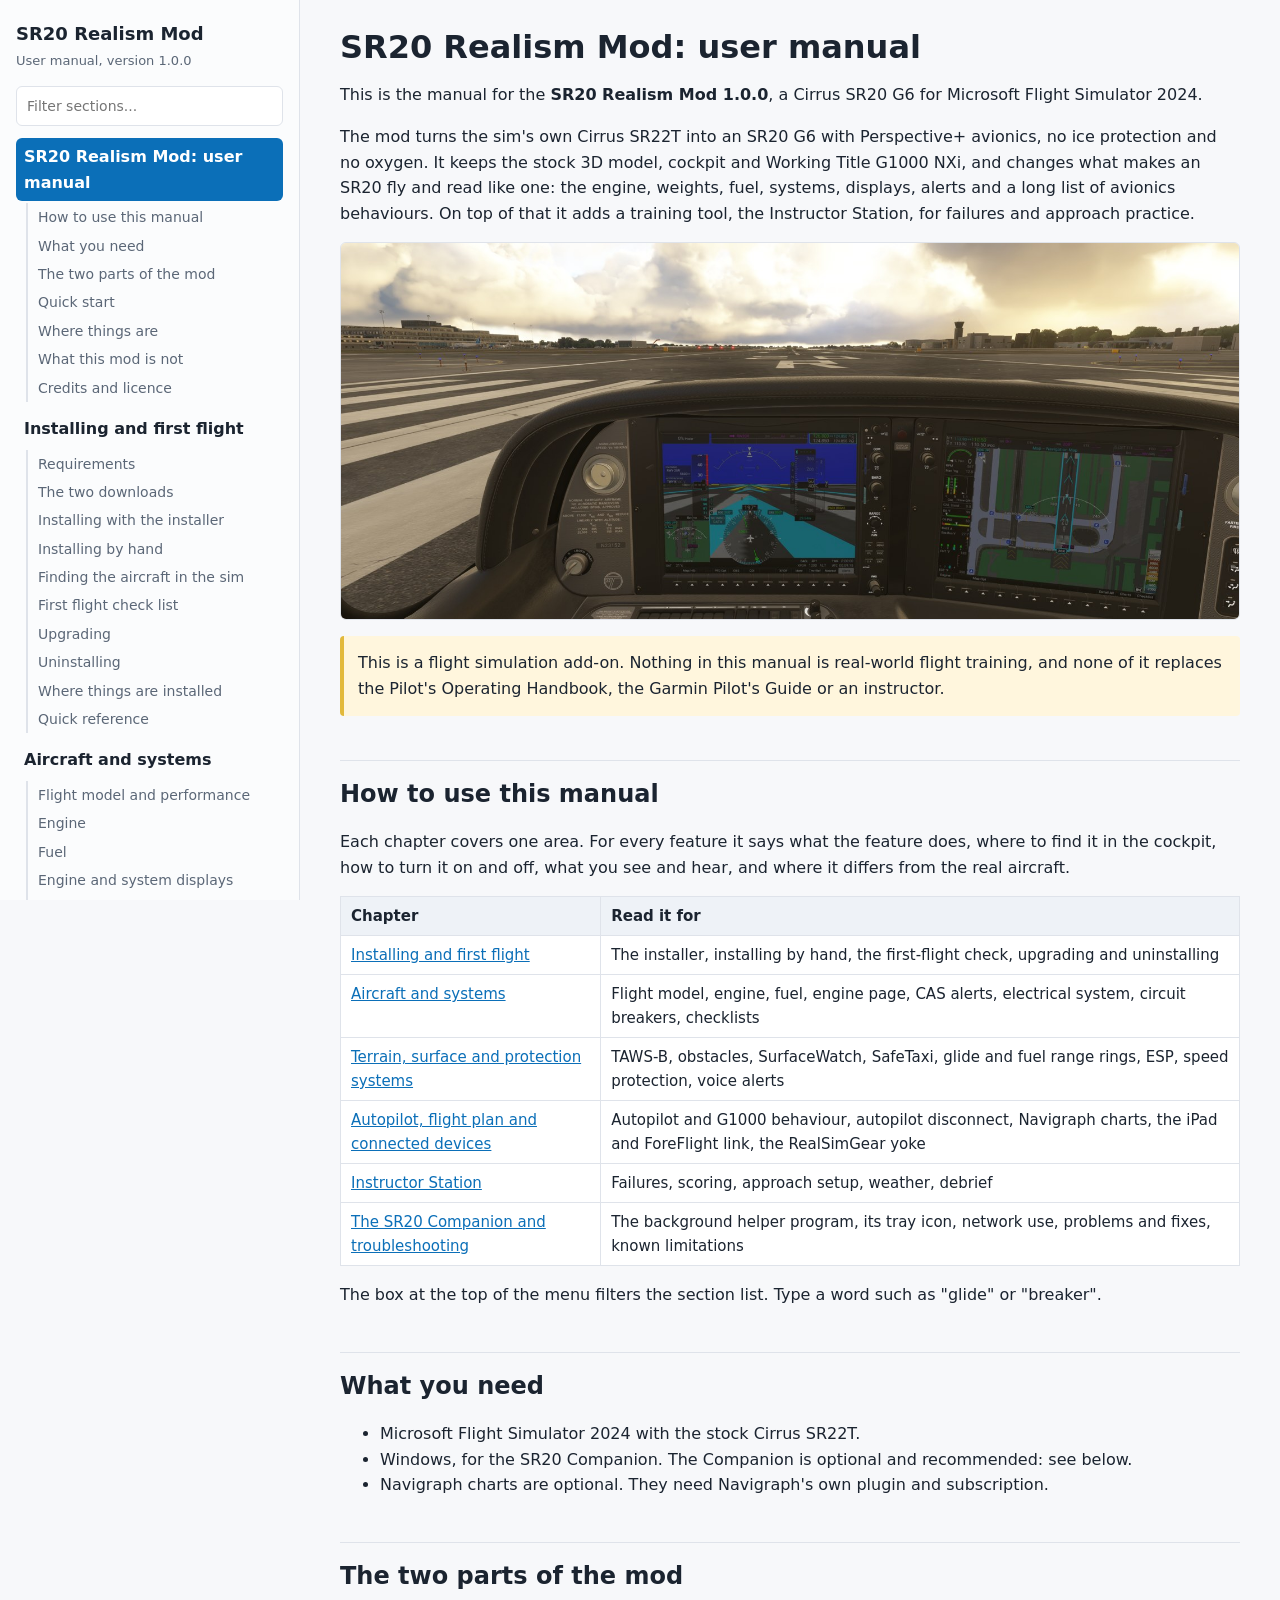
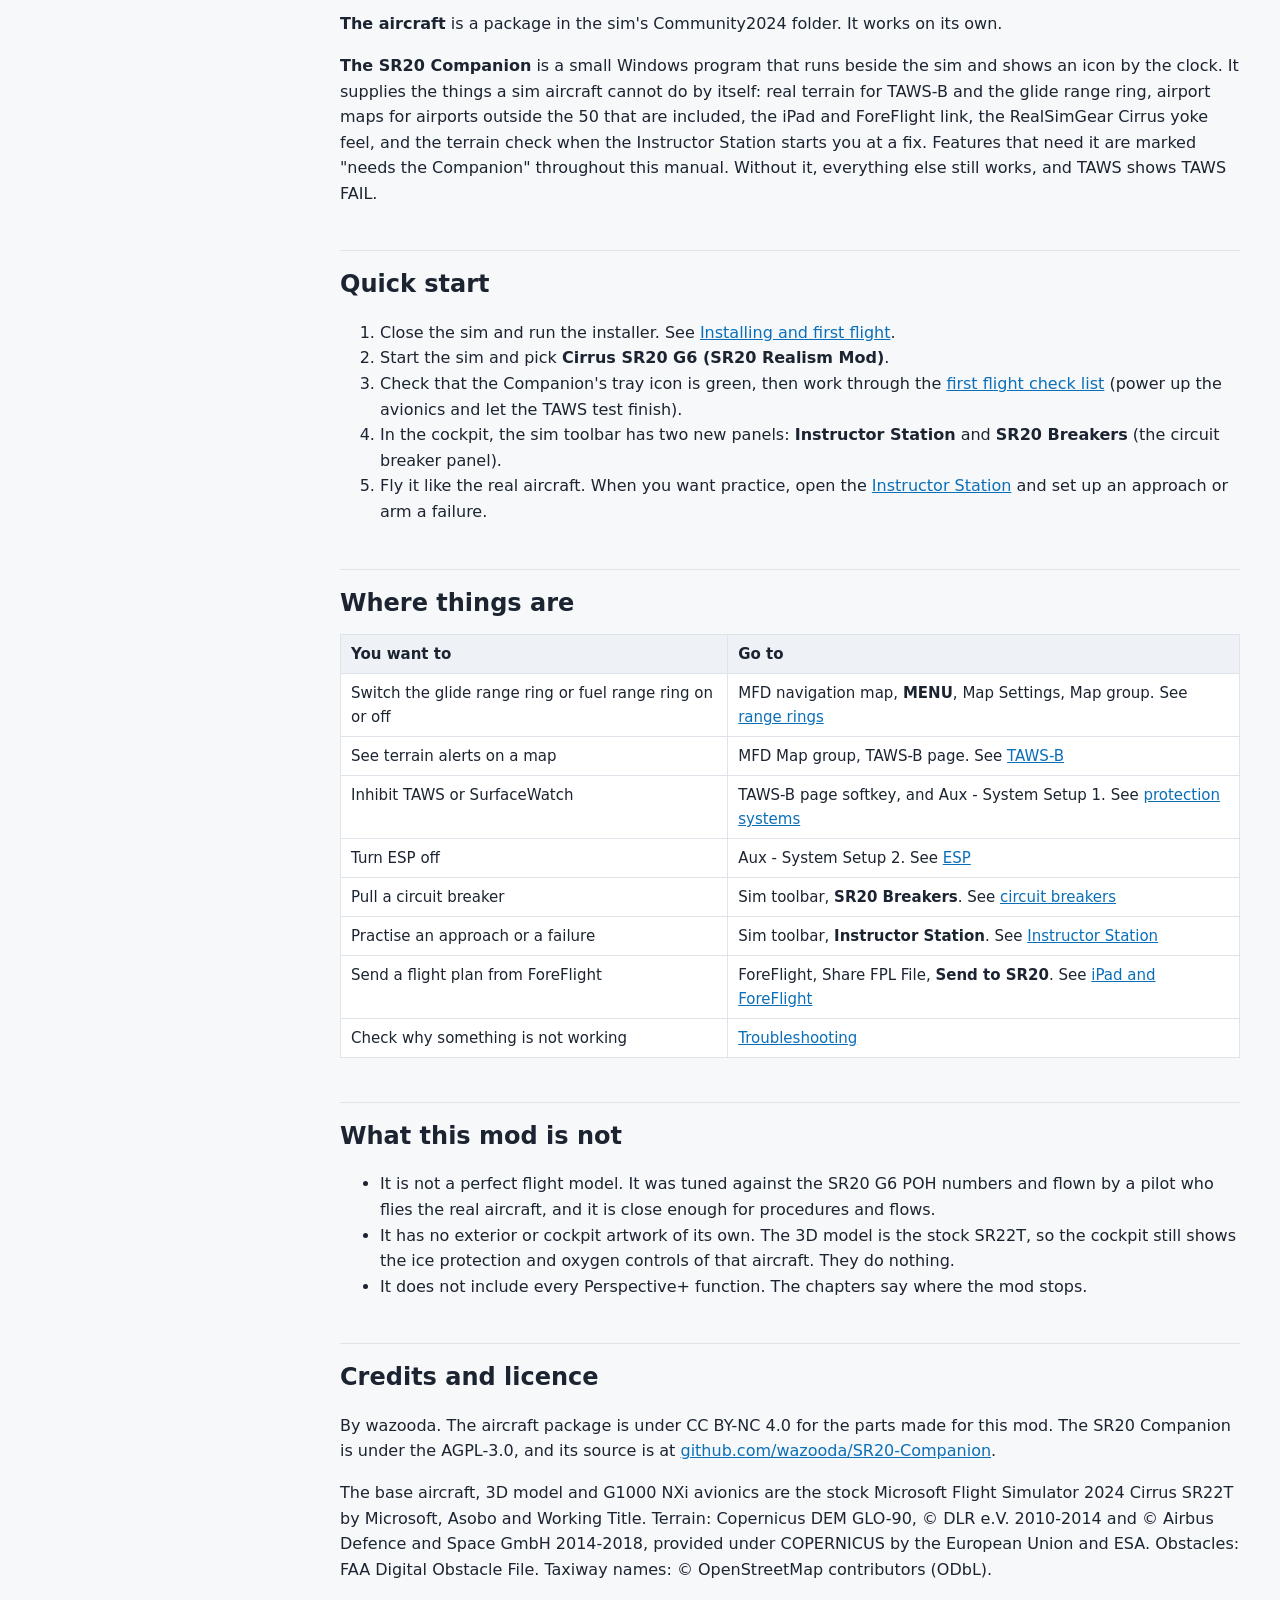
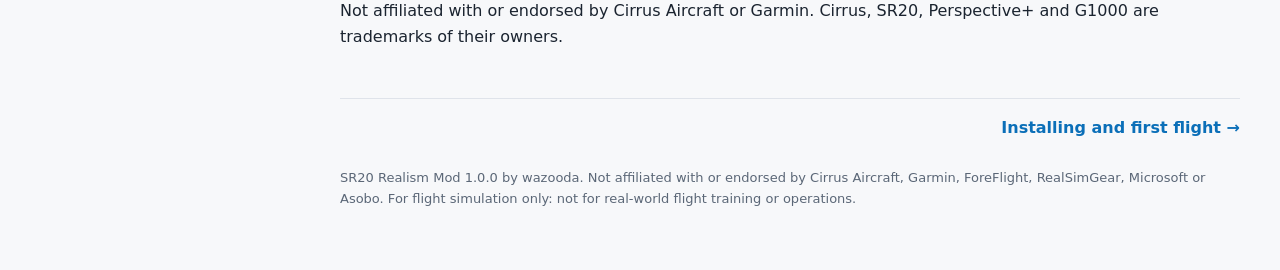
==== docs/index.html @ 7295a234 "SR20 Realism Mod 1.0.0 user manual" ====
<!doctype html>
<html lang="en"><head><meta charset="utf-8"><meta name="viewport" content="width=device-width,initial-scale=1">
<title>SR20 Realism Mod: user manual - SR20 Realism Mod manual</title>
<meta name="description" content="SR20 Realism Mod: user manual: user manual of the SR20 Realism Mod for Microsoft Flight Simulator 2024.">
<link rel="stylesheet" href="style.css"></head>
<body><div class="wrap">
<nav class="side"><p class="brand">SR20 Realism Mod</p><p class="ver">User manual, version 1.0.0</p>
<input id="q" type="search" placeholder="Filter sections..." aria-label="Filter sections">
<ul><li class="page cur"><a href="index.html">SR20 Realism Mod: user manual</a><ul class="secs"><li><a href="index.html#how-to-use-this-manual">How to use this manual</a></li><li><a href="index.html#what-you-need">What you need</a></li><li><a href="index.html#the-two-parts-of-the-mod">The two parts of the mod</a></li><li><a href="index.html#quick-start">Quick start</a></li><li><a href="index.html#where-things-are">Where things are</a></li><li><a href="index.html#what-this-mod-is-not">What this mod is not</a></li><li><a href="index.html#credits-and-licence">Credits and licence</a></li></ul></li><li class="page"><a href="install.html">Installing and first flight</a><ul class="secs"><li><a href="install.html#requirements">Requirements</a></li><li><a href="install.html#the-two-downloads">The two downloads</a></li><li><a href="install.html#installing-with-the-installer">Installing with the installer</a></li><li><a href="install.html#installing-by-hand">Installing by hand</a></li><li><a href="install.html#finding-the-aircraft-in-the-sim">Finding the aircraft in the sim</a></li><li><a href="install.html#first-flight-check-list">First flight check list</a></li><li><a href="install.html#upgrading">Upgrading</a></li><li><a href="install.html#uninstalling">Uninstalling</a></li><li><a href="install.html#where-things-are-installed">Where things are installed</a></li><li><a href="install.html#quick-reference">Quick reference</a></li></ul></li><li class="page"><a href="aircraft-systems.html">Aircraft and systems</a><ul class="secs"><li><a href="aircraft-systems.html#flight-model-and-performance">Flight model and performance</a></li><li><a href="aircraft-systems.html#engine">Engine</a></li><li><a href="aircraft-systems.html#fuel">Fuel</a></li><li><a href="aircraft-systems.html#engine-and-system-displays">Engine and system displays</a></li><li><a href="aircraft-systems.html#cas-alerts-and-messages">CAS alerts and messages</a></li><li><a href="aircraft-systems.html#electrical-system">Electrical system</a></li><li><a href="aircraft-systems.html#circuit-breaker-panel">Circuit breaker panel</a></li><li><a href="aircraft-systems.html#equipment-removed-versus-the-sr22t">Equipment removed versus the SR22T</a></li><li><a href="aircraft-systems.html#checklists">Checklists</a></li><li><a href="aircraft-systems.html#quick-reference">Quick reference</a></li></ul></li><li class="page"><a href="safety-systems.html">Terrain, surface and protection systems</a><ul class="secs"><li><a href="safety-systems.html#taws-b-terrain-and-obstacle-alerting">TAWS-B terrain and obstacle alerting</a></li><li><a href="safety-systems.html#obstacles">Obstacles</a></li><li><a href="safety-systems.html#surfacewatch">SurfaceWatch</a></li><li><a href="safety-systems.html#safetaxi-airport-maps">SafeTaxi airport maps</a></li><li><a href="safety-systems.html#glide-range-ring-and-fuel-range-ring">Glide range ring and fuel range ring</a></li><li><a href="safety-systems.html#electronic-stability-and-protection-esp">Electronic Stability and Protection (ESP)</a></li><li><a href="safety-systems.html#gfc-700-speed-protection">GFC 700 speed protection</a></li><li><a href="safety-systems.html#voice-alerts">Voice alerts</a></li><li><a href="safety-systems.html#quick-reference">Quick reference</a></li></ul></li><li class="page"><a href="autopilot-fms.html">Autopilot, flight plan and connected devices</a><ul class="secs"><li><a href="autopilot-fms.html#autopilot-and-g1000-behaviour">Autopilot and G1000 behaviour</a></li><li><a href="autopilot-fms.html#autopilot-disconnect">Autopilot disconnect</a></li><li><a href="autopilot-fms.html#navigraph-charts">Navigraph charts</a></li><li><a href="autopilot-fms.html#ipad-and-foreflight-link">iPad and ForeFlight link</a></li><li><a href="autopilot-fms.html#realsimgear-cirrus-yoke-force-feel">RealSimGear Cirrus yoke force feel</a></li><li><a href="autopilot-fms.html#quick-reference">Quick reference</a></li></ul></li><li class="page"><a href="instructor-station.html">Instructor Station</a><ul class="secs"><li><a href="instructor-station.html#opening-the-panel">Opening the panel</a></li><li><a href="instructor-station.html#failures-tab">FAILURES tab</a></li><li><a href="instructor-station.html#approach-tab">APPROACH tab</a></li><li><a href="instructor-station.html#debrief-tab">DEBRIEF tab</a></li><li><a href="instructor-station.html#scores-tab">SCORES tab</a></li><li><a href="instructor-station.html#worked-example">Worked example</a></li><li><a href="instructor-station.html#quick-reference">Quick reference</a></li></ul></li><li class="page"><a href="companion-troubleshooting.html">The SR20 Companion and troubleshooting</a><ul class="secs"><li><a href="companion-troubleshooting.html#what-the-companion-is">What the Companion is</a></li><li><a href="companion-troubleshooting.html#the-tray-icon-needs-the-companion">The tray icon (needs the Companion)</a></li><li><a href="companion-troubleshooting.html#start-with-windows-needs-the-companion">Start with Windows (needs the Companion)</a></li><li><a href="companion-troubleshooting.html#what-the-companion-does-on-your-pc-and-network-needs-the-companion">What the Companion does on your PC and network (needs the Companion)</a></li><li><a href="companion-troubleshooting.html#troubleshooting">Troubleshooting</a></li><li><a href="companion-troubleshooting.html#known-limitations">Known limitations</a></li><li><a href="companion-troubleshooting.html#quick-reference">Quick reference</a></li></ul></li></ul></nav>
<main><h1>SR20 Realism Mod: user manual</h1>
<p>This is the manual for the <strong>SR20 Realism Mod 1.0.0</strong>, a Cirrus SR20 G6 for Microsoft Flight Simulator 2024.</p>
<p>The mod turns the sim's own Cirrus SR22T into an SR20 G6 with Perspective+ avionics, no ice protection and no oxygen.
It keeps the stock 3D model, cockpit and Working Title G1000 NXi, and changes what makes an SR20 fly and read like
one: the engine, weights, fuel, systems, displays, alerts and a long list of avionics behaviours. On top of that it
adds a training tool, the Instructor Station, for failures and approach practice.</p>
<p><img loading="lazy" alt="The SR20 cockpit lined up on the runway, with SurfaceWatch on the PFD and SafeTaxi on the MFD" src="img/cockpit-surfacewatch.jpg" /></p>
<blockquote>
<p>This is a flight simulation add-on. Nothing in this manual is real-world flight training, and none of it replaces
the Pilot's Operating Handbook, the Garmin Pilot's Guide or an instructor.</p>
</blockquote>
<h2 id="how-to-use-this-manual">How to use this manual</h2>
<p>Each chapter covers one area. For every feature it says what the feature does, where to find it in the cockpit, how
to turn it on and off, what you see and hear, and where it differs from the real aircraft.</p>
<div class="tw"><table>
<thead>
<tr>
<th>Chapter</th>
<th>Read it for</th>
</tr>
</thead>
<tbody>
<tr>
<td><a href="install.html">Installing and first flight</a></td>
<td>The installer, installing by hand, the first-flight check, upgrading and uninstalling</td>
</tr>
<tr>
<td><a href="aircraft-systems.html">Aircraft and systems</a></td>
<td>Flight model, engine, fuel, engine page, CAS alerts, electrical system, circuit breakers, checklists</td>
</tr>
<tr>
<td><a href="safety-systems.html">Terrain, surface and protection systems</a></td>
<td>TAWS-B, obstacles, SurfaceWatch, SafeTaxi, glide and fuel range rings, ESP, speed protection, voice alerts</td>
</tr>
<tr>
<td><a href="autopilot-fms.html">Autopilot, flight plan and connected devices</a></td>
<td>Autopilot and G1000 behaviour, autopilot disconnect, Navigraph charts, the iPad and ForeFlight link, the RealSimGear yoke</td>
</tr>
<tr>
<td><a href="instructor-station.html">Instructor Station</a></td>
<td>Failures, scoring, approach setup, weather, debrief</td>
</tr>
<tr>
<td><a href="companion-troubleshooting.html">The SR20 Companion and troubleshooting</a></td>
<td>The background helper program, its tray icon, network use, problems and fixes, known limitations</td>
</tr>
</tbody>
</table></div>
<p>The box at the top of the menu filters the section list. Type a word such as "glide" or "breaker".</p>
<h2 id="what-you-need">What you need</h2>
<ul>
<li>Microsoft Flight Simulator 2024 with the stock Cirrus SR22T.</li>
<li>Windows, for the SR20 Companion. The Companion is optional and recommended: see below.</li>
<li>Navigraph charts are optional. They need Navigraph's own plugin and subscription.</li>
</ul>
<h2 id="the-two-parts-of-the-mod">The two parts of the mod</h2>
<p><strong>The aircraft</strong> is a package in the sim's Community2024 folder. It works on its own.</p>
<p><strong>The SR20 Companion</strong> is a small Windows program that runs beside the sim and shows an icon by the clock. It
supplies the things a sim aircraft cannot do by itself: real terrain for TAWS-B and the glide range ring, airport
maps for airports outside the 50 that are included, the iPad and ForeFlight link, the RealSimGear Cirrus yoke
feel, and the terrain check when the Instructor Station starts you at a fix. Features that need it are marked "needs the Companion" throughout this manual. Without it, everything else
still works, and TAWS shows TAWS FAIL.</p>
<h2 id="quick-start">Quick start</h2>
<ol>
<li>Close the sim and run the installer. See <a href="install.html">Installing and first flight</a>.</li>
<li>Start the sim and pick <strong>Cirrus SR20 G6 (SR20 Realism Mod)</strong>.</li>
<li>Check that the Companion's tray icon is green, then work through the
   <a href="install.html#first-flight-check-list">first flight check list</a> (power up the avionics and let the TAWS test finish).</li>
<li>In the cockpit, the sim toolbar has two new panels: <strong>Instructor Station</strong> and <strong>SR20 Breakers</strong> (the circuit breaker panel).</li>
<li>Fly it like the real aircraft. When you want practice, open the <a href="instructor-station.html">Instructor Station</a>
   and set up an approach or arm a failure.</li>
</ol>
<h2 id="where-things-are">Where things are</h2>
<div class="tw"><table>
<thead>
<tr>
<th>You want to</th>
<th>Go to</th>
</tr>
</thead>
<tbody>
<tr>
<td>Switch the glide range ring or fuel range ring on or off</td>
<td>MFD navigation map, <strong>MENU</strong>, Map Settings, Map group. See <a href="safety-systems.html#glide-range-ring-and-fuel-range-ring">range rings</a></td>
</tr>
<tr>
<td>See terrain alerts on a map</td>
<td>MFD Map group, TAWS-B page. See <a href="safety-systems.html#taws-b-terrain-and-obstacle-alerting">TAWS-B</a></td>
</tr>
<tr>
<td>Inhibit TAWS or SurfaceWatch</td>
<td>TAWS-B page softkey, and Aux - System Setup 1. See <a href="safety-systems.html#surfacewatch-inhibit">protection systems</a></td>
</tr>
<tr>
<td>Turn ESP off</td>
<td>Aux - System Setup 2. See <a href="safety-systems.html#electronic-stability-and-protection-esp">ESP</a></td>
</tr>
<tr>
<td>Pull a circuit breaker</td>
<td>Sim toolbar, <strong>SR20 Breakers</strong>. See <a href="aircraft-systems.html#circuit-breaker-panel">circuit breakers</a></td>
</tr>
<tr>
<td>Practise an approach or a failure</td>
<td>Sim toolbar, <strong>Instructor Station</strong>. See <a href="instructor-station.html">Instructor Station</a></td>
</tr>
<tr>
<td>Send a flight plan from ForeFlight</td>
<td>ForeFlight, Share FPL File, <strong>Send to SR20</strong>. See <a href="autopilot-fms.html#ipad-and-foreflight-link">iPad and ForeFlight</a></td>
</tr>
<tr>
<td>Check why something is not working</td>
<td><a href="companion-troubleshooting.html">Troubleshooting</a></td>
</tr>
</tbody>
</table></div>
<h2 id="what-this-mod-is-not">What this mod is not</h2>
<ul>
<li>It is not a perfect flight model. It was tuned against the SR20 G6 POH numbers and flown by a pilot who flies the
  real aircraft, and it is close enough for procedures and flows.</li>
<li>It has no exterior or cockpit artwork of its own. The 3D model is the stock SR22T, so the cockpit still shows
  the ice protection and oxygen controls of that aircraft. They do nothing.</li>
<li>It does not include every Perspective+ function. The chapters say where the mod stops.</li>
</ul>
<h2 id="credits-and-licence">Credits and licence</h2>
<p>By wazooda. The aircraft package is under CC BY-NC 4.0 for the parts made for this mod. The SR20 Companion is under
the AGPL-3.0, and its source is at <a href="https://github.com/wazooda/SR20-Companion">github.com/wazooda/SR20-Companion</a>.</p>
<p>The base aircraft, 3D model and G1000 NXi avionics are the stock Microsoft Flight Simulator 2024 Cirrus SR22T by
Microsoft, Asobo and Working Title. Terrain: Copernicus DEM GLO-90, © DLR e.V. 2010-2014 and © Airbus Defence and
Space GmbH 2014-2018, provided under COPERNICUS by the European Union and ESA. Obstacles: FAA Digital Obstacle File.
Taxiway names: © OpenStreetMap contributors (ODbL).</p>
<p>Not affiliated with or endorsed by Cirrus Aircraft or Garmin. Cirrus, SR20, Perspective+ and G1000 are trademarks of
their owners.</p>
<div class="pager"><span></span><span><a href="install.html">Installing and first flight &rarr;</a></span></div>
<footer>SR20 Realism Mod 1.0.0 by wazooda. Not affiliated with or endorsed by Cirrus Aircraft, Garmin, ForeFlight,
RealSimGear, Microsoft or Asobo. For flight simulation only: not for real-world flight training or operations.</footer>
</main></div><script src="nav.js"></script></body></html>
---- docs/style.css ----
:root{--bg:#f7f8fa;--panel:#fff;--ink:#1b2430;--muted:#5b6777;--line:#dfe3ea;--accent:#0b6fb8;--accent-ink:#fff;
--code:#eef1f5;--warn:#fff6dd;--warn-line:#e2b93b;--th:#eef2f7;--nav:#fbfcfd}
@media (prefers-color-scheme:dark){:root:not([data-theme="light"]){--bg:#12161c;--panel:#181d25;--ink:#e4e9f0;
--muted:#9aa6b6;--line:#2a323e;--accent:#5fb6f2;--accent-ink:#06121c;--code:#222a35;--warn:#2e2814;
--warn-line:#a8842a;--th:#1f2630;--nav:#151a21}}
:root[data-theme="dark"]{--bg:#12161c;--panel:#181d25;--ink:#e4e9f0;--muted:#9aa6b6;--line:#2a323e;--accent:#5fb6f2;
--accent-ink:#06121c;--code:#222a35;--warn:#2e2814;--warn-line:#a8842a;--th:#1f2630;--nav:#151a21}
*{box-sizing:border-box}
html{scroll-padding-top:16px}
body{margin:0;background:var(--bg);color:var(--ink);font:16px/1.6 "Segoe UI",system-ui,-apple-system,Roboto,Arial,sans-serif}
a{color:var(--accent)}
.wrap{display:flex;min-height:100vh}
nav.side{width:300px;flex:0 0 300px;background:var(--nav);border-right:1px solid var(--line);padding:20px 16px;
position:sticky;top:0;height:100vh;overflow:auto}
nav.side .brand{font-weight:700;font-size:18px;margin:0 0 2px}
nav.side .ver{color:var(--muted);font-size:13px;margin:0 0 14px}
nav.side input{width:100%;padding:8px 10px;border:1px solid var(--line);border-radius:6px;background:var(--panel);
color:var(--ink);font:inherit;font-size:14px;margin-bottom:12px}
nav.side ul{list-style:none;margin:0;padding:0}
nav.side li.page>a{display:block;padding:6px 8px;border-radius:6px;text-decoration:none;color:var(--ink);font-weight:600}
nav.side li.page.cur>a{background:var(--accent);color:var(--accent-ink)}
nav.side ul.secs{margin:2px 0 8px 10px;border-left:2px solid var(--line)}
nav.side ul.secs a{display:block;padding:3px 10px;text-decoration:none;color:var(--muted);font-size:14px}
nav.side ul.secs a:hover,nav.side li.page>a:hover{color:var(--accent)}
nav.side li.page.cur>a:hover{color:var(--accent-ink)}
nav.side .hide{display:none}
main{flex:1;min-width:0;padding:28px 40px 60px;max-width:1000px;overflow-wrap:break-word}
main p,main li,main td{overflow-wrap:anywhere}
main h1{font-size:32px;line-height:1.2;margin:0 0 12px}
main h2{font-size:24px;margin:44px 0 10px;padding-top:14px;border-top:1px solid var(--line)}
main h3{font-size:18px;margin:26px 0 6px}
main h4{font-size:16px;margin:18px 0 4px}
main img{max-width:100%;height:auto;border:1px solid var(--line);border-radius:6px;display:block;margin:14px 0}
main code{background:var(--code);padding:1px 5px;border-radius:4px;font:14px Consolas,"Cascadia Mono",monospace}
main pre{background:var(--code);padding:12px 14px;border-radius:6px;overflow:auto}
main pre code{padding:0;background:none}
.tw{overflow-x:auto;margin:12px 0}
table{border-collapse:collapse;width:100%;font-size:15px;background:var(--panel)}
th,td{border:1px solid var(--line);padding:7px 10px;text-align:left;vertical-align:top}
th{background:var(--th)}
blockquote{margin:14px 0;padding:10px 14px;background:var(--warn);border-left:4px solid var(--warn-line);border-radius:4px}
blockquote p{margin:4px 0}
.pager{display:flex;justify-content:space-between;gap:12px;margin-top:48px;padding-top:16px;border-top:1px solid var(--line)}
.pager a{text-decoration:none;font-weight:600}
footer{color:var(--muted);font-size:13px;margin-top:28px}
.top{display:none}
@media (max-width:860px){.wrap{display:block}nav.side{position:static;width:auto;height:auto;border-right:0;
border-bottom:1px solid var(--line);padding:12px 16px}nav.side ul.secs{display:none}main{padding:18px 16px 48px}
main h1{font-size:26px}}
@media print{nav.side,.pager{display:none}main{max-width:none;padding:0}}
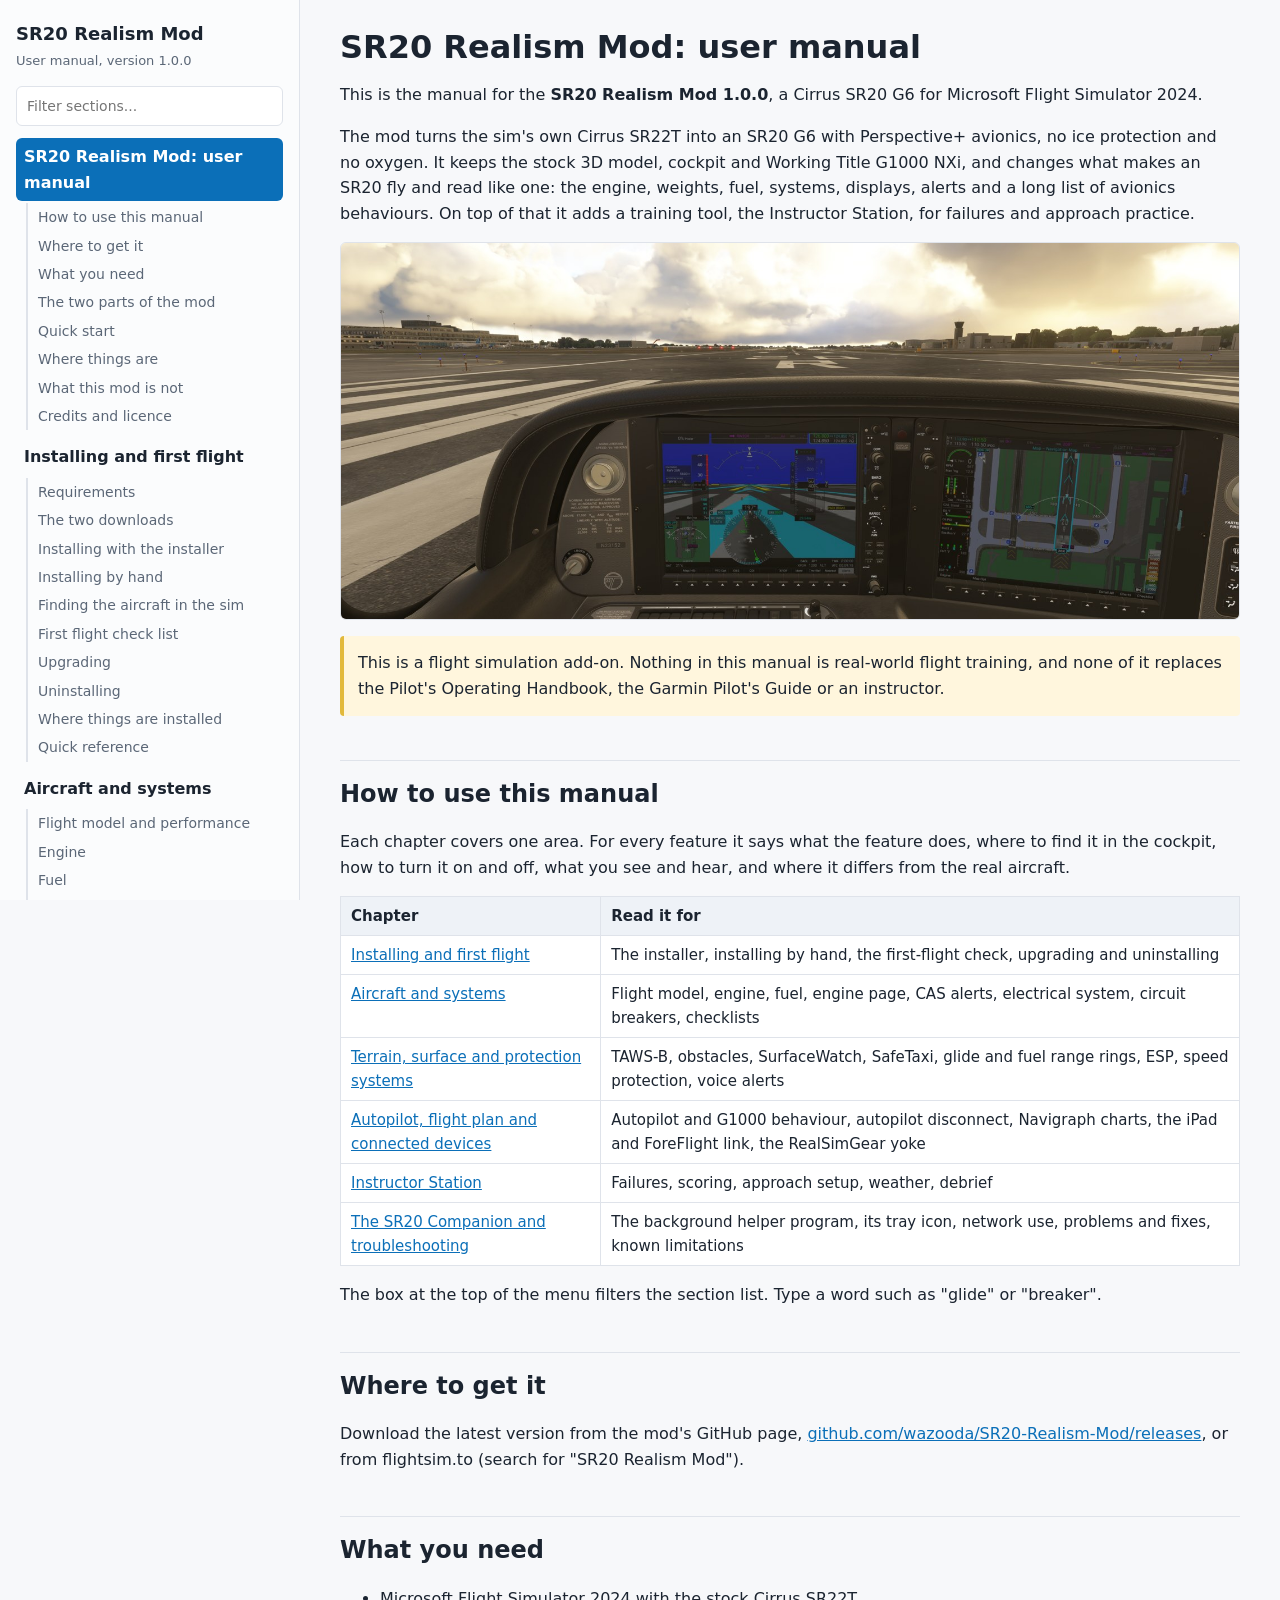
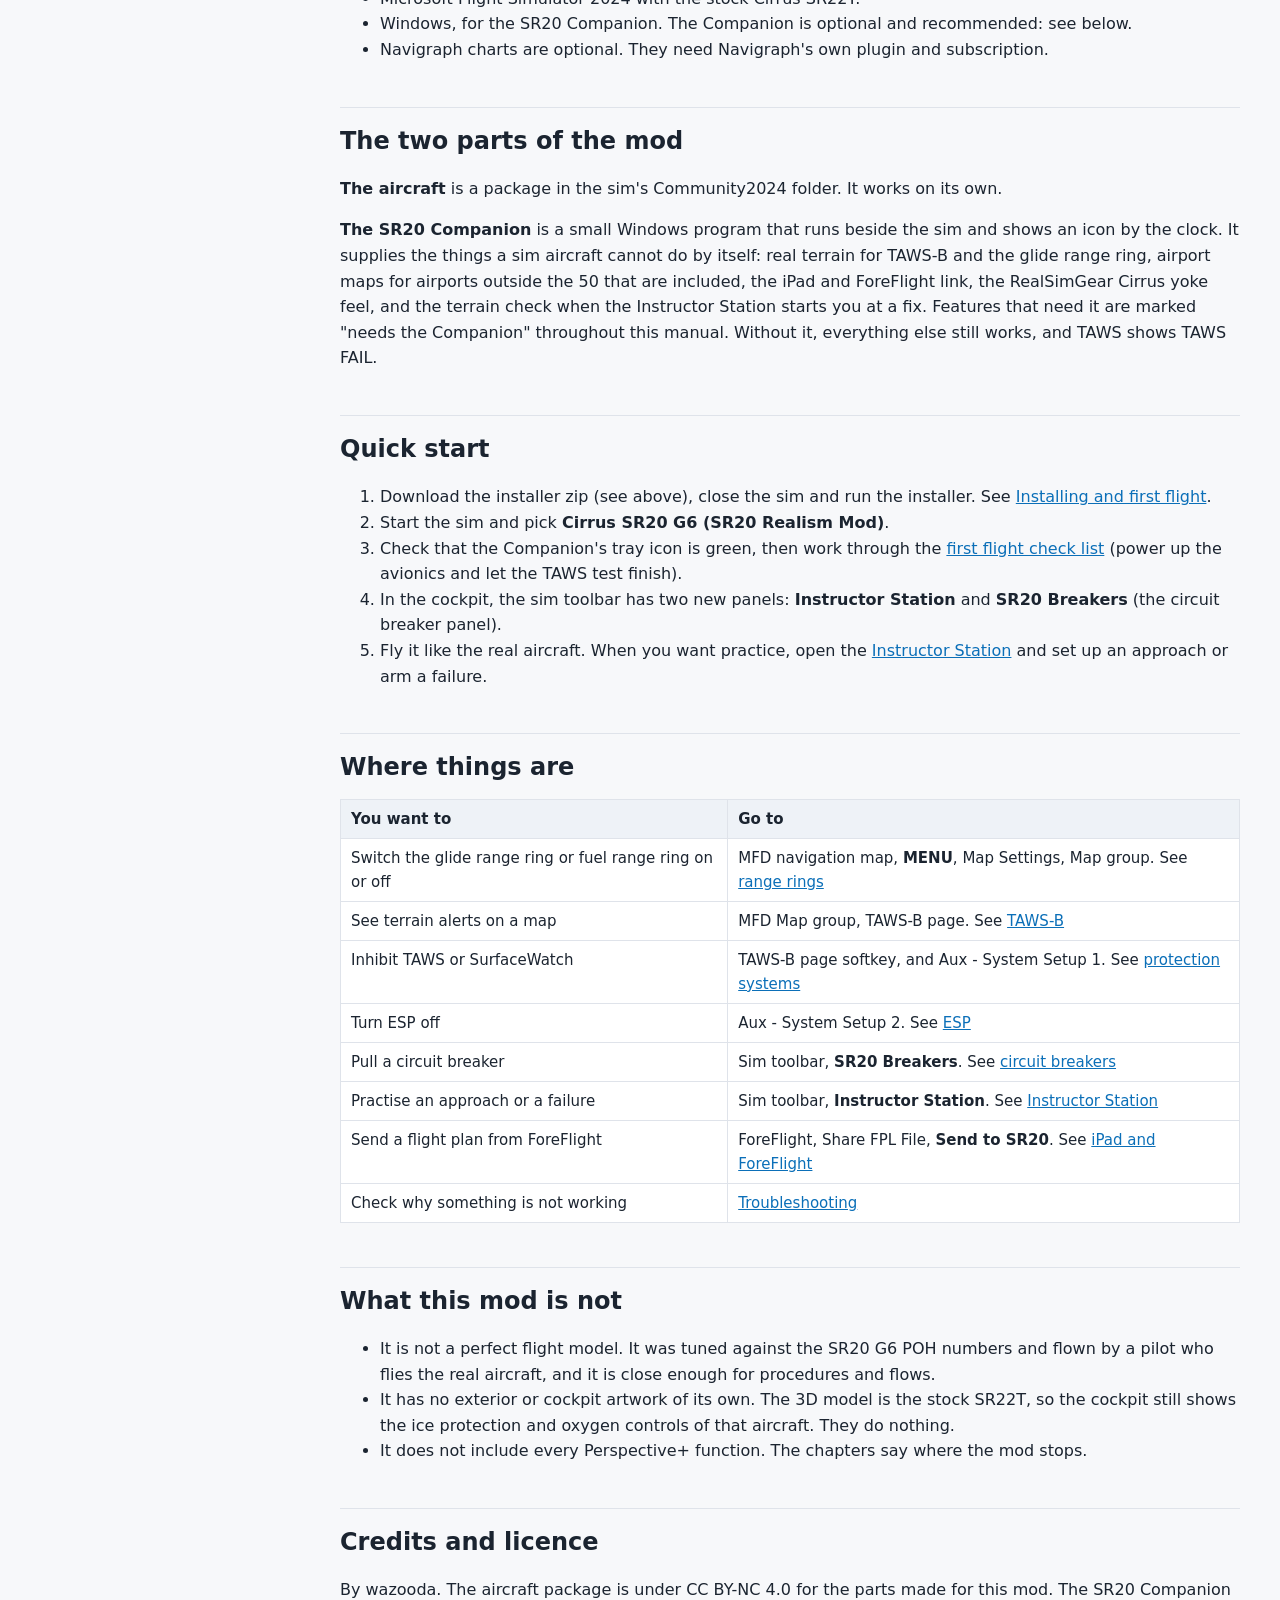
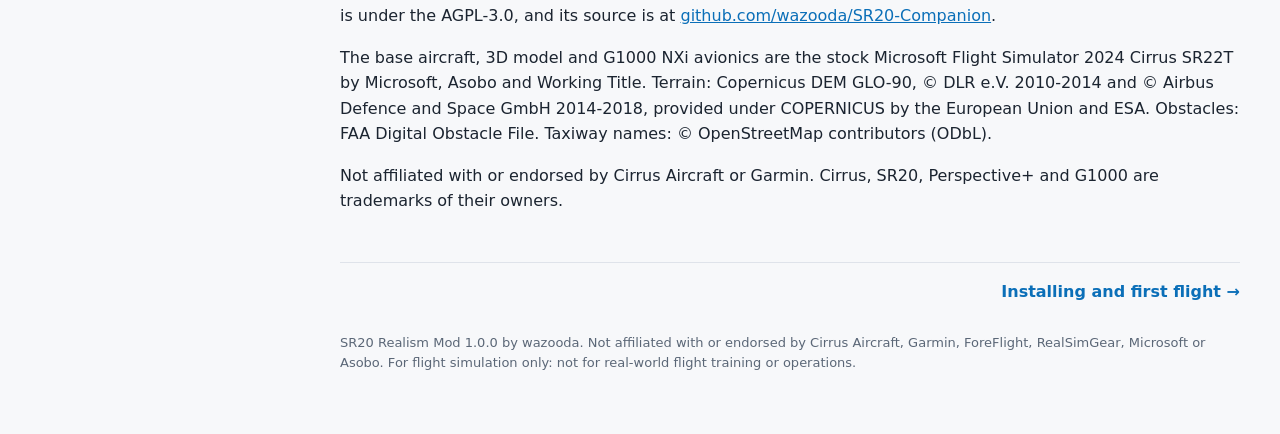
==== commit 9227b5dc: "Downloads on GitHub Releases; manual: where to get it, fuel softkeys note for 1.0.0" ====
--- a/docs/index.html
+++ b/docs/index.html
@@ -6,7 +6,7 @@
 <body><div class="wrap">
 <nav class="side"><p class="brand">SR20 Realism Mod</p><p class="ver">User manual, version 1.0.0</p>
 <input id="q" type="search" placeholder="Filter sections..." aria-label="Filter sections">
-<ul><li class="page cur"><a href="index.html">SR20 Realism Mod: user manual</a><ul class="secs"><li><a href="index.html#how-to-use-this-manual">How to use this manual</a></li><li><a href="index.html#what-you-need">What you need</a></li><li><a href="index.html#the-two-parts-of-the-mod">The two parts of the mod</a></li><li><a href="index.html#quick-start">Quick start</a></li><li><a href="index.html#where-things-are">Where things are</a></li><li><a href="index.html#what-this-mod-is-not">What this mod is not</a></li><li><a href="index.html#credits-and-licence">Credits and licence</a></li></ul></li><li class="page"><a href="install.html">Installing and first flight</a><ul class="secs"><li><a href="install.html#requirements">Requirements</a></li><li><a href="install.html#the-two-downloads">The two downloads</a></li><li><a href="install.html#installing-with-the-installer">Installing with the installer</a></li><li><a href="install.html#installing-by-hand">Installing by hand</a></li><li><a href="install.html#finding-the-aircraft-in-the-sim">Finding the aircraft in the sim</a></li><li><a href="install.html#first-flight-check-list">First flight check list</a></li><li><a href="install.html#upgrading">Upgrading</a></li><li><a href="install.html#uninstalling">Uninstalling</a></li><li><a href="install.html#where-things-are-installed">Where things are installed</a></li><li><a href="install.html#quick-reference">Quick reference</a></li></ul></li><li class="page"><a href="aircraft-systems.html">Aircraft and systems</a><ul class="secs"><li><a href="aircraft-systems.html#flight-model-and-performance">Flight model and performance</a></li><li><a href="aircraft-systems.html#engine">Engine</a></li><li><a href="aircraft-systems.html#fuel">Fuel</a></li><li><a href="aircraft-systems.html#engine-and-system-displays">Engine and system displays</a></li><li><a href="aircraft-systems.html#cas-alerts-and-messages">CAS alerts and messages</a></li><li><a href="aircraft-systems.html#electrical-system">Electrical system</a></li><li><a href="aircraft-systems.html#circuit-breaker-panel">Circuit breaker panel</a></li><li><a href="aircraft-systems.html#equipment-removed-versus-the-sr22t">Equipment removed versus the SR22T</a></li><li><a href="aircraft-systems.html#checklists">Checklists</a></li><li><a href="aircraft-systems.html#quick-reference">Quick reference</a></li></ul></li><li class="page"><a href="safety-systems.html">Terrain, surface and protection systems</a><ul class="secs"><li><a href="safety-systems.html#taws-b-terrain-and-obstacle-alerting">TAWS-B terrain and obstacle alerting</a></li><li><a href="safety-systems.html#obstacles">Obstacles</a></li><li><a href="safety-systems.html#surfacewatch">SurfaceWatch</a></li><li><a href="safety-systems.html#safetaxi-airport-maps">SafeTaxi airport maps</a></li><li><a href="safety-systems.html#glide-range-ring-and-fuel-range-ring">Glide range ring and fuel range ring</a></li><li><a href="safety-systems.html#electronic-stability-and-protection-esp">Electronic Stability and Protection (ESP)</a></li><li><a href="safety-systems.html#gfc-700-speed-protection">GFC 700 speed protection</a></li><li><a href="safety-systems.html#voice-alerts">Voice alerts</a></li><li><a href="safety-systems.html#quick-reference">Quick reference</a></li></ul></li><li class="page"><a href="autopilot-fms.html">Autopilot, flight plan and connected devices</a><ul class="secs"><li><a href="autopilot-fms.html#autopilot-and-g1000-behaviour">Autopilot and G1000 behaviour</a></li><li><a href="autopilot-fms.html#autopilot-disconnect">Autopilot disconnect</a></li><li><a href="autopilot-fms.html#navigraph-charts">Navigraph charts</a></li><li><a href="autopilot-fms.html#ipad-and-foreflight-link">iPad and ForeFlight link</a></li><li><a href="autopilot-fms.html#realsimgear-cirrus-yoke-force-feel">RealSimGear Cirrus yoke force feel</a></li><li><a href="autopilot-fms.html#quick-reference">Quick reference</a></li></ul></li><li class="page"><a href="instructor-station.html">Instructor Station</a><ul class="secs"><li><a href="instructor-station.html#opening-the-panel">Opening the panel</a></li><li><a href="instructor-station.html#failures-tab">FAILURES tab</a></li><li><a href="instructor-station.html#approach-tab">APPROACH tab</a></li><li><a href="instructor-station.html#debrief-tab">DEBRIEF tab</a></li><li><a href="instructor-station.html#scores-tab">SCORES tab</a></li><li><a href="instructor-station.html#worked-example">Worked example</a></li><li><a href="instructor-station.html#quick-reference">Quick reference</a></li></ul></li><li class="page"><a href="companion-troubleshooting.html">The SR20 Companion and troubleshooting</a><ul class="secs"><li><a href="companion-troubleshooting.html#what-the-companion-is">What the Companion is</a></li><li><a href="companion-troubleshooting.html#the-tray-icon-needs-the-companion">The tray icon (needs the Companion)</a></li><li><a href="companion-troubleshooting.html#start-with-windows-needs-the-companion">Start with Windows (needs the Companion)</a></li><li><a href="companion-troubleshooting.html#what-the-companion-does-on-your-pc-and-network-needs-the-companion">What the Companion does on your PC and network (needs the Companion)</a></li><li><a href="companion-troubleshooting.html#troubleshooting">Troubleshooting</a></li><li><a href="companion-troubleshooting.html#known-limitations">Known limitations</a></li><li><a href="companion-troubleshooting.html#quick-reference">Quick reference</a></li></ul></li></ul></nav>
+<ul><li class="page cur"><a href="index.html">SR20 Realism Mod: user manual</a><ul class="secs"><li><a href="index.html#how-to-use-this-manual">How to use this manual</a></li><li><a href="index.html#where-to-get-it">Where to get it</a></li><li><a href="index.html#what-you-need">What you need</a></li><li><a href="index.html#the-two-parts-of-the-mod">The two parts of the mod</a></li><li><a href="index.html#quick-start">Quick start</a></li><li><a href="index.html#where-things-are">Where things are</a></li><li><a href="index.html#what-this-mod-is-not">What this mod is not</a></li><li><a href="index.html#credits-and-licence">Credits and licence</a></li></ul></li><li class="page"><a href="install.html">Installing and first flight</a><ul class="secs"><li><a href="install.html#requirements">Requirements</a></li><li><a href="install.html#the-two-downloads">The two downloads</a></li><li><a href="install.html#installing-with-the-installer">Installing with the installer</a></li><li><a href="install.html#installing-by-hand">Installing by hand</a></li><li><a href="install.html#finding-the-aircraft-in-the-sim">Finding the aircraft in the sim</a></li><li><a href="install.html#first-flight-check-list">First flight check list</a></li><li><a href="install.html#upgrading">Upgrading</a></li><li><a href="install.html#uninstalling">Uninstalling</a></li><li><a href="install.html#where-things-are-installed">Where things are installed</a></li><li><a href="install.html#quick-reference">Quick reference</a></li></ul></li><li class="page"><a href="aircraft-systems.html">Aircraft and systems</a><ul class="secs"><li><a href="aircraft-systems.html#flight-model-and-performance">Flight model and performance</a></li><li><a href="aircraft-systems.html#engine">Engine</a></li><li><a href="aircraft-systems.html#fuel">Fuel</a></li><li><a href="aircraft-systems.html#engine-and-system-displays">Engine and system displays</a></li><li><a href="aircraft-systems.html#cas-alerts-and-messages">CAS alerts and messages</a></li><li><a href="aircraft-systems.html#electrical-system">Electrical system</a></li><li><a href="aircraft-systems.html#circuit-breaker-panel">Circuit breaker panel</a></li><li><a href="aircraft-systems.html#equipment-removed-versus-the-sr22t">Equipment removed versus the SR22T</a></li><li><a href="aircraft-systems.html#checklists">Checklists</a></li><li><a href="aircraft-systems.html#quick-reference">Quick reference</a></li></ul></li><li class="page"><a href="safety-systems.html">Terrain, surface and protection systems</a><ul class="secs"><li><a href="safety-systems.html#taws-b-terrain-and-obstacle-alerting">TAWS-B terrain and obstacle alerting</a></li><li><a href="safety-systems.html#obstacles">Obstacles</a></li><li><a href="safety-systems.html#surfacewatch">SurfaceWatch</a></li><li><a href="safety-systems.html#safetaxi-airport-maps">SafeTaxi airport maps</a></li><li><a href="safety-systems.html#glide-range-ring-and-fuel-range-ring">Glide range ring and fuel range ring</a></li><li><a href="safety-systems.html#electronic-stability-and-protection-esp">Electronic Stability and Protection (ESP)</a></li><li><a href="safety-systems.html#gfc-700-speed-protection">GFC 700 speed protection</a></li><li><a href="safety-systems.html#voice-alerts">Voice alerts</a></li><li><a href="safety-systems.html#quick-reference">Quick reference</a></li></ul></li><li class="page"><a href="autopilot-fms.html">Autopilot, flight plan and connected devices</a><ul class="secs"><li><a href="autopilot-fms.html#autopilot-and-g1000-behaviour">Autopilot and G1000 behaviour</a></li><li><a href="autopilot-fms.html#autopilot-disconnect">Autopilot disconnect</a></li><li><a href="autopilot-fms.html#navigraph-charts">Navigraph charts</a></li><li><a href="autopilot-fms.html#ipad-and-foreflight-link">iPad and ForeFlight link</a></li><li><a href="autopilot-fms.html#realsimgear-cirrus-yoke-force-feel">RealSimGear Cirrus yoke force feel</a></li><li><a href="autopilot-fms.html#quick-reference">Quick reference</a></li></ul></li><li class="page"><a href="instructor-station.html">Instructor Station</a><ul class="secs"><li><a href="instructor-station.html#opening-the-panel">Opening the panel</a></li><li><a href="instructor-station.html#failures-tab">FAILURES tab</a></li><li><a href="instructor-station.html#approach-tab">APPROACH tab</a></li><li><a href="instructor-station.html#debrief-tab">DEBRIEF tab</a></li><li><a href="instructor-station.html#scores-tab">SCORES tab</a></li><li><a href="instructor-station.html#worked-example">Worked example</a></li><li><a href="instructor-station.html#quick-reference">Quick reference</a></li></ul></li><li class="page"><a href="companion-troubleshooting.html">The SR20 Companion and troubleshooting</a><ul class="secs"><li><a href="companion-troubleshooting.html#what-the-companion-is">What the Companion is</a></li><li><a href="companion-troubleshooting.html#the-tray-icon-needs-the-companion">The tray icon (needs the Companion)</a></li><li><a href="companion-troubleshooting.html#start-with-windows-needs-the-companion">Start with Windows (needs the Companion)</a></li><li><a href="companion-troubleshooting.html#what-the-companion-does-on-your-pc-and-network-needs-the-companion">What the Companion does on your PC and network (needs the Companion)</a></li><li><a href="companion-troubleshooting.html#troubleshooting">Troubleshooting</a></li><li><a href="companion-troubleshooting.html#known-limitations">Known limitations</a></li><li><a href="companion-troubleshooting.html#quick-reference">Quick reference</a></li></ul></li></ul></nav>
 <main><h1>SR20 Realism Mod: user manual</h1>
 <p>This is the manual for the <strong>SR20 Realism Mod 1.0.0</strong>, a Cirrus SR20 G6 for Microsoft Flight Simulator 2024.</p>
 <p>The mod turns the sim's own Cirrus SR22T into an SR20 G6 with Perspective+ avionics, no ice protection and no oxygen.
@@ -56,6 +56,10 @@
 </tbody>
 </table></div>
 <p>The box at the top of the menu filters the section list. Type a word such as "glide" or "breaker".</p>
+<h2 id="where-to-get-it">Where to get it</h2>
+<p>Download the latest version from the mod's GitHub page,
+<a href="https://github.com/wazooda/SR20-Realism-Mod/releases/latest">github.com/wazooda/SR20-Realism-Mod/releases</a>, or from
+flightsim.to (search for "SR20 Realism Mod").</p>
 <h2 id="what-you-need">What you need</h2>
 <ul>
 <li>Microsoft Flight Simulator 2024 with the stock Cirrus SR22T.</li>
@@ -71,7 +75,7 @@
 still works, and TAWS shows TAWS FAIL.</p>
 <h2 id="quick-start">Quick start</h2>
 <ol>
-<li>Close the sim and run the installer. See <a href="install.html">Installing and first flight</a>.</li>
+<li>Download the installer zip (see above), close the sim and run the installer. See <a href="install.html">Installing and first flight</a>.</li>
 <li>Start the sim and pick <strong>Cirrus SR20 G6 (SR20 Realism Mod)</strong>.</li>
 <li>Check that the Companion's tray icon is green, then work through the
    <a href="install.html#first-flight-check-list">first flight check list</a> (power up the avionics and let the TAWS test finish).</li>
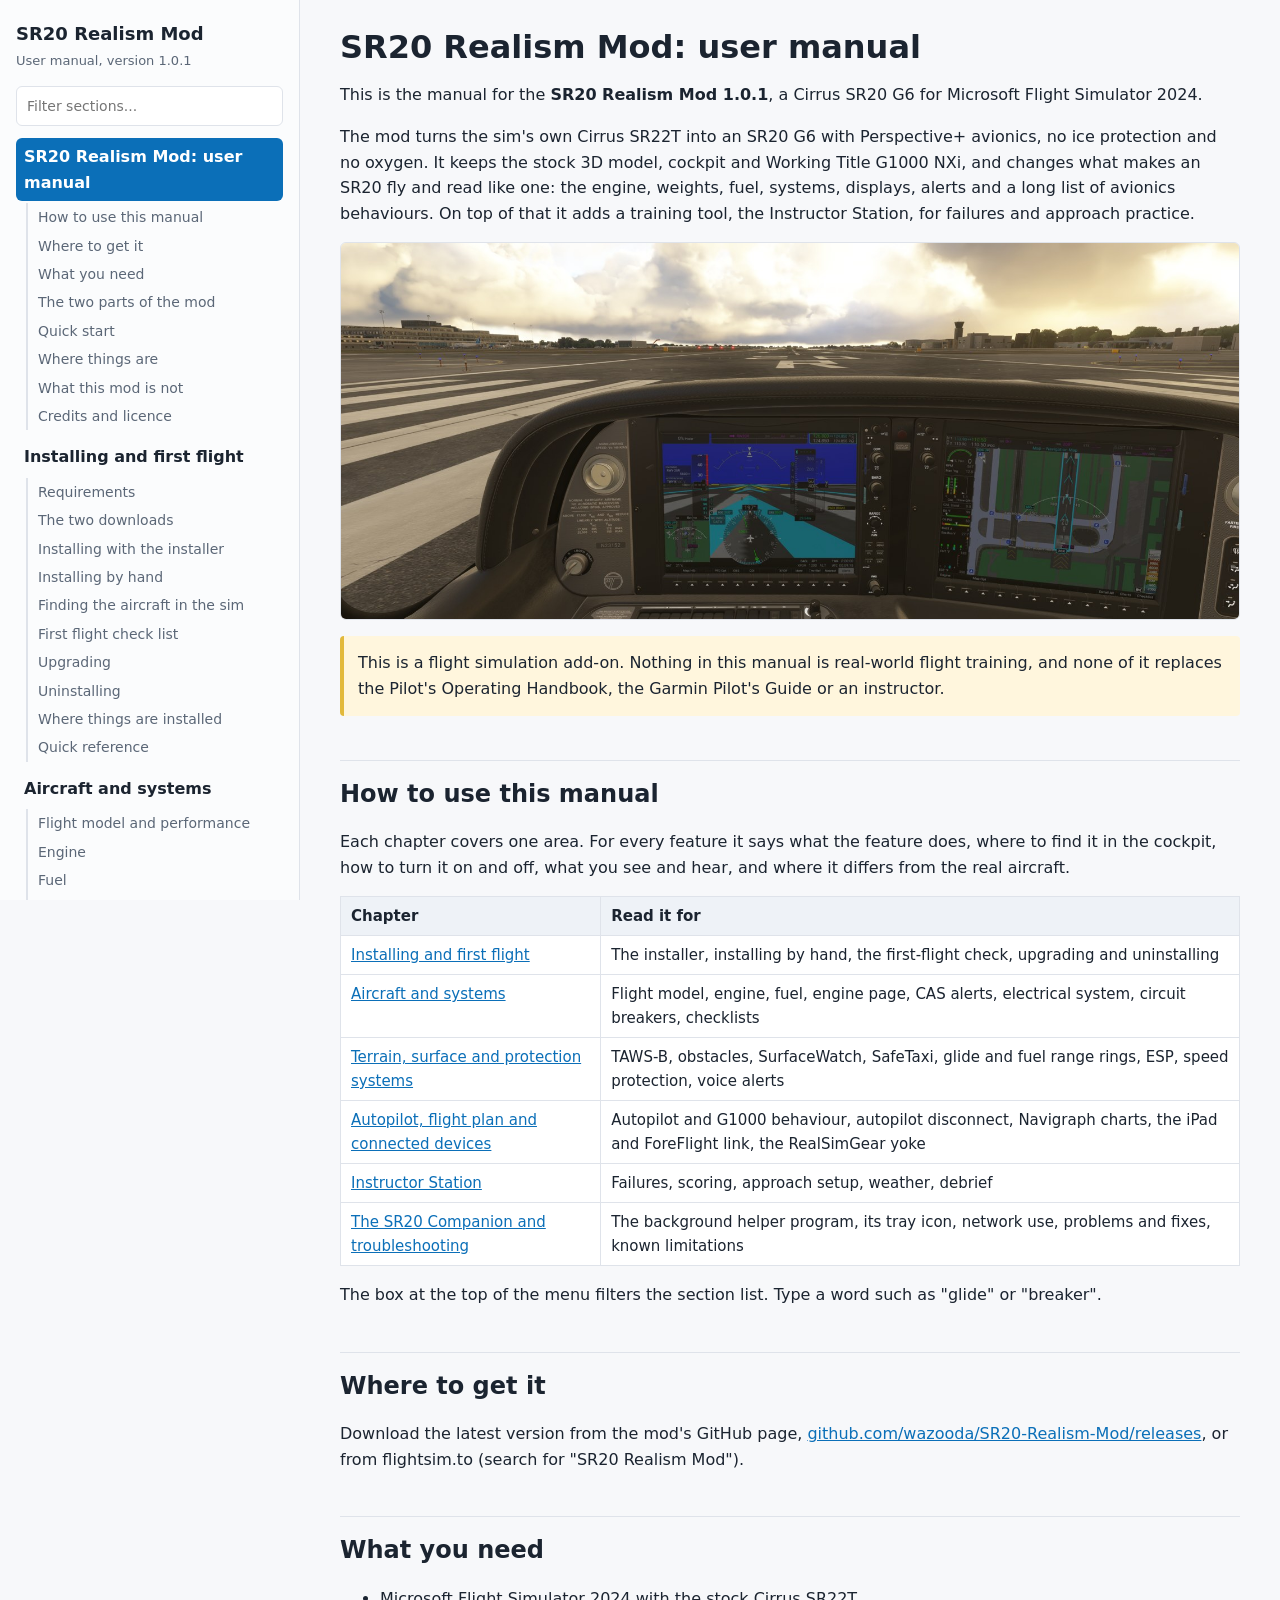
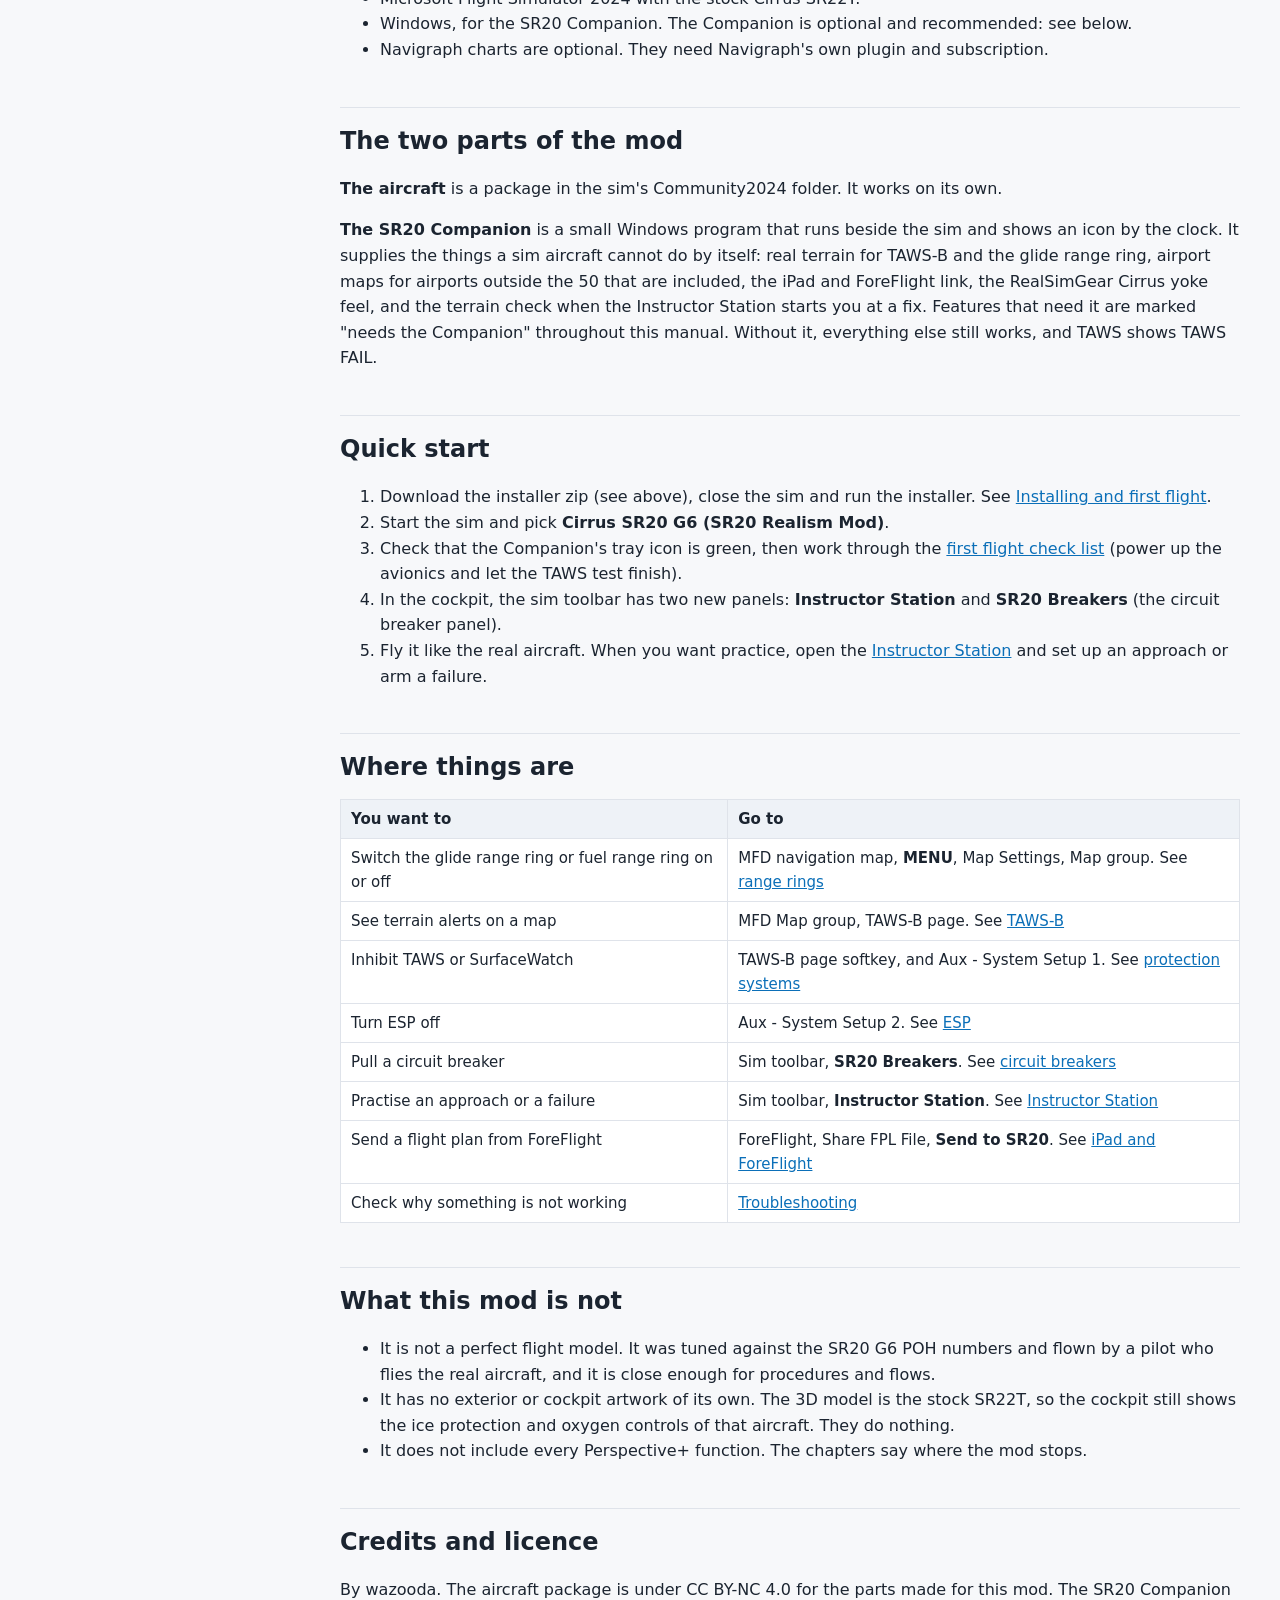
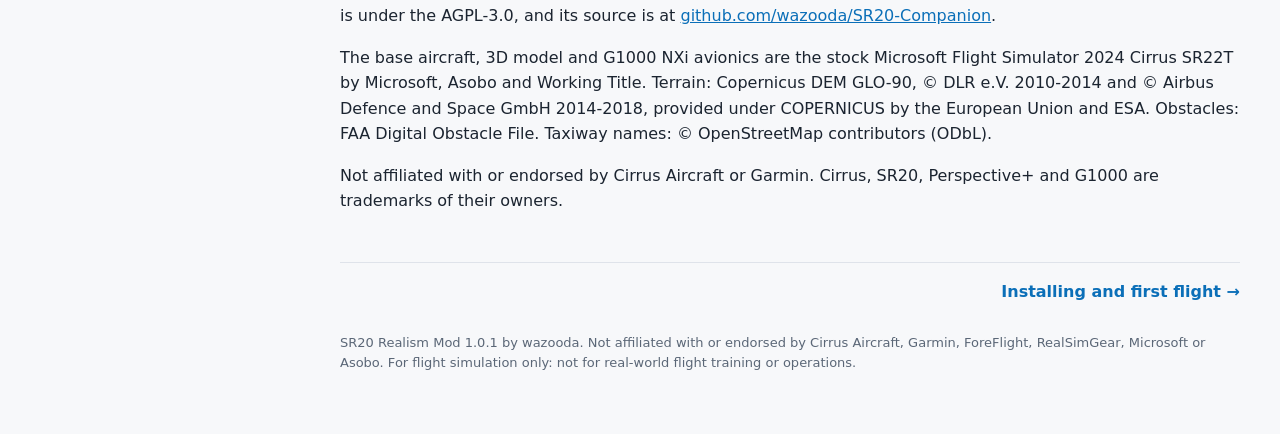
==== commit e1b19ef5: "1.0.1: README with From the Author, what's in it, install; manual for 1.0.1 (fuel softkeys)" ====
--- a/docs/index.html
+++ b/docs/index.html
@@ -4,11 +4,11 @@
 <meta name="description" content="SR20 Realism Mod: user manual: user manual of the SR20 Realism Mod for Microsoft Flight Simulator 2024.">
 <link rel="stylesheet" href="style.css"></head>
 <body><div class="wrap">
-<nav class="side"><p class="brand">SR20 Realism Mod</p><p class="ver">User manual, version 1.0.0</p>
+<nav class="side"><p class="brand">SR20 Realism Mod</p><p class="ver">User manual, version 1.0.1</p>
 <input id="q" type="search" placeholder="Filter sections..." aria-label="Filter sections">
 <ul><li class="page cur"><a href="index.html">SR20 Realism Mod: user manual</a><ul class="secs"><li><a href="index.html#how-to-use-this-manual">How to use this manual</a></li><li><a href="index.html#where-to-get-it">Where to get it</a></li><li><a href="index.html#what-you-need">What you need</a></li><li><a href="index.html#the-two-parts-of-the-mod">The two parts of the mod</a></li><li><a href="index.html#quick-start">Quick start</a></li><li><a href="index.html#where-things-are">Where things are</a></li><li><a href="index.html#what-this-mod-is-not">What this mod is not</a></li><li><a href="index.html#credits-and-licence">Credits and licence</a></li></ul></li><li class="page"><a href="install.html">Installing and first flight</a><ul class="secs"><li><a href="install.html#requirements">Requirements</a></li><li><a href="install.html#the-two-downloads">The two downloads</a></li><li><a href="install.html#installing-with-the-installer">Installing with the installer</a></li><li><a href="install.html#installing-by-hand">Installing by hand</a></li><li><a href="install.html#finding-the-aircraft-in-the-sim">Finding the aircraft in the sim</a></li><li><a href="install.html#first-flight-check-list">First flight check list</a></li><li><a href="install.html#upgrading">Upgrading</a></li><li><a href="install.html#uninstalling">Uninstalling</a></li><li><a href="install.html#where-things-are-installed">Where things are installed</a></li><li><a href="install.html#quick-reference">Quick reference</a></li></ul></li><li class="page"><a href="aircraft-systems.html">Aircraft and systems</a><ul class="secs"><li><a href="aircraft-systems.html#flight-model-and-performance">Flight model and performance</a></li><li><a href="aircraft-systems.html#engine">Engine</a></li><li><a href="aircraft-systems.html#fuel">Fuel</a></li><li><a href="aircraft-systems.html#engine-and-system-displays">Engine and system displays</a></li><li><a href="aircraft-systems.html#cas-alerts-and-messages">CAS alerts and messages</a></li><li><a href="aircraft-systems.html#electrical-system">Electrical system</a></li><li><a href="aircraft-systems.html#circuit-breaker-panel">Circuit breaker panel</a></li><li><a href="aircraft-systems.html#equipment-removed-versus-the-sr22t">Equipment removed versus the SR22T</a></li><li><a href="aircraft-systems.html#checklists">Checklists</a></li><li><a href="aircraft-systems.html#quick-reference">Quick reference</a></li></ul></li><li class="page"><a href="safety-systems.html">Terrain, surface and protection systems</a><ul class="secs"><li><a href="safety-systems.html#taws-b-terrain-and-obstacle-alerting">TAWS-B terrain and obstacle alerting</a></li><li><a href="safety-systems.html#obstacles">Obstacles</a></li><li><a href="safety-systems.html#surfacewatch">SurfaceWatch</a></li><li><a href="safety-systems.html#safetaxi-airport-maps">SafeTaxi airport maps</a></li><li><a href="safety-systems.html#glide-range-ring-and-fuel-range-ring">Glide range ring and fuel range ring</a></li><li><a href="safety-systems.html#electronic-stability-and-protection-esp">Electronic Stability and Protection (ESP)</a></li><li><a href="safety-systems.html#gfc-700-speed-protection">GFC 700 speed protection</a></li><li><a href="safety-systems.html#voice-alerts">Voice alerts</a></li><li><a href="safety-systems.html#quick-reference">Quick reference</a></li></ul></li><li class="page"><a href="autopilot-fms.html">Autopilot, flight plan and connected devices</a><ul class="secs"><li><a href="autopilot-fms.html#autopilot-and-g1000-behaviour">Autopilot and G1000 behaviour</a></li><li><a href="autopilot-fms.html#autopilot-disconnect">Autopilot disconnect</a></li><li><a href="autopilot-fms.html#navigraph-charts">Navigraph charts</a></li><li><a href="autopilot-fms.html#ipad-and-foreflight-link">iPad and ForeFlight link</a></li><li><a href="autopilot-fms.html#realsimgear-cirrus-yoke-force-feel">RealSimGear Cirrus yoke force feel</a></li><li><a href="autopilot-fms.html#quick-reference">Quick reference</a></li></ul></li><li class="page"><a href="instructor-station.html">Instructor Station</a><ul class="secs"><li><a href="instructor-station.html#opening-the-panel">Opening the panel</a></li><li><a href="instructor-station.html#failures-tab">FAILURES tab</a></li><li><a href="instructor-station.html#approach-tab">APPROACH tab</a></li><li><a href="instructor-station.html#debrief-tab">DEBRIEF tab</a></li><li><a href="instructor-station.html#scores-tab">SCORES tab</a></li><li><a href="instructor-station.html#worked-example">Worked example</a></li><li><a href="instructor-station.html#quick-reference">Quick reference</a></li></ul></li><li class="page"><a href="companion-troubleshooting.html">The SR20 Companion and troubleshooting</a><ul class="secs"><li><a href="companion-troubleshooting.html#what-the-companion-is">What the Companion is</a></li><li><a href="companion-troubleshooting.html#the-tray-icon-needs-the-companion">The tray icon (needs the Companion)</a></li><li><a href="companion-troubleshooting.html#start-with-windows-needs-the-companion">Start with Windows (needs the Companion)</a></li><li><a href="companion-troubleshooting.html#what-the-companion-does-on-your-pc-and-network-needs-the-companion">What the Companion does on your PC and network (needs the Companion)</a></li><li><a href="companion-troubleshooting.html#troubleshooting">Troubleshooting</a></li><li><a href="companion-troubleshooting.html#known-limitations">Known limitations</a></li><li><a href="companion-troubleshooting.html#quick-reference">Quick reference</a></li></ul></li></ul></nav>
 <main><h1>SR20 Realism Mod: user manual</h1>
-<p>This is the manual for the <strong>SR20 Realism Mod 1.0.0</strong>, a Cirrus SR20 G6 for Microsoft Flight Simulator 2024.</p>
+<p>This is the manual for the <strong>SR20 Realism Mod 1.0.1</strong>, a Cirrus SR20 G6 for Microsoft Flight Simulator 2024.</p>
 <p>The mod turns the sim's own Cirrus SR22T into an SR20 G6 with Perspective+ avionics, no ice protection and no oxygen.
 It keeps the stock 3D model, cockpit and Working Title G1000 NXi, and changes what makes an SR20 fly and read like
 one: the engine, weights, fuel, systems, displays, alerts and a long list of avionics behaviours. On top of that it
@@ -144,6 +144,6 @@
 <p>Not affiliated with or endorsed by Cirrus Aircraft or Garmin. Cirrus, SR20, Perspective+ and G1000 are trademarks of
 their owners.</p>
 <div class="pager"><span></span><span><a href="install.html">Installing and first flight &rarr;</a></span></div>
-<footer>SR20 Realism Mod 1.0.0 by wazooda. Not affiliated with or endorsed by Cirrus Aircraft, Garmin, ForeFlight,
+<footer>SR20 Realism Mod 1.0.1 by wazooda. Not affiliated with or endorsed by Cirrus Aircraft, Garmin, ForeFlight,
 RealSimGear, Microsoft or Asobo. For flight simulation only: not for real-world flight training or operations.</footer>
 </main></div><script src="nav.js"></script></body></html>
